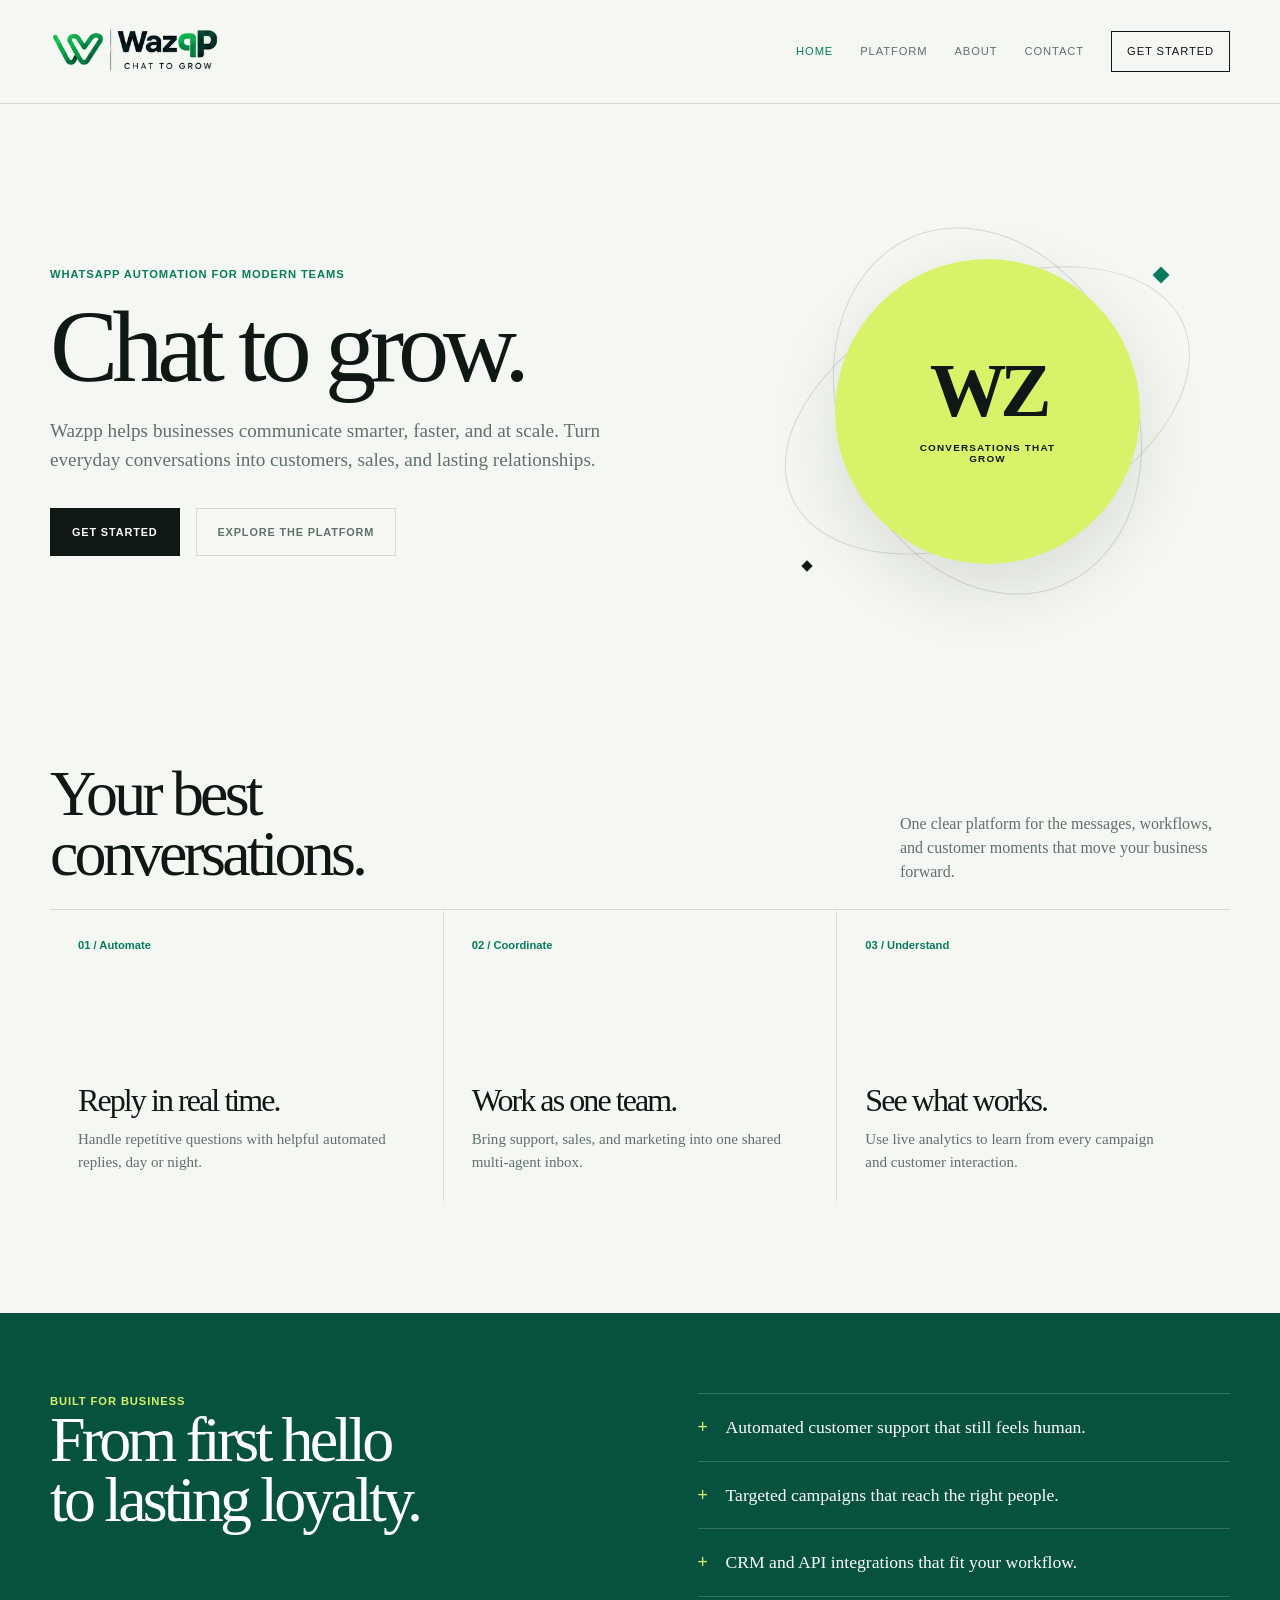
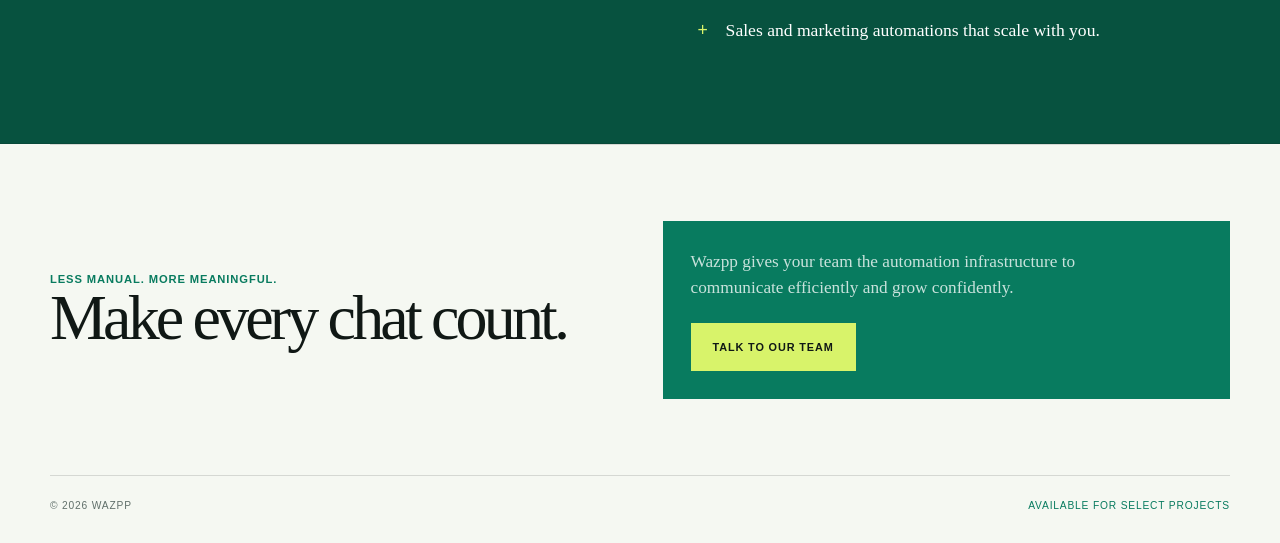
==== index.html @ beebfb20 "Update website with horizontal Wazpp logo" ====
<!doctype html>
<html lang="en">
<head>
  <meta charset="utf-8">
  <meta name="viewport" content="width=device-width, initial-scale=1">
  <meta name="description" content="Wazpp turns WhatsApp into a powerful customer engagement and sales platform.">
  <title>Wazpp | Chat to Grow</title>
  <link rel="icon" type="image/png" href="web-logo.png">
  <link rel="stylesheet" href="styles.css">
</head>
<body>
  <header class="site-header">
    <div class="shell nav-wrap">
      <a class="logo" href="index.html" aria-label="Wazpp home"><img src="web-logo.png" alt="Wazpp - Chat to Grow"></a>
      <button class="menu-toggle" aria-expanded="false" aria-controls="site-nav">Menu</button>
      <nav class="site-nav" id="site-nav" aria-label="Main navigation">
        <a class="active" href="index.html">Home</a>
        <a href="features.html">Platform</a>
        <a href="about.html">About</a>
        <a href="contact.html">Contact</a>
        <a class="nav-button" href="contact.html">Get started</a>
      </nav>
    </div>
  </header>

  <main>
    <section class="shell hero" aria-labelledby="hero-title">
      <div>
        <div class="eyebrow">WhatsApp automation for modern teams</div>
        <h1 id="hero-title">Chat to grow.</h1>
        <p class="intro">Wazpp helps businesses communicate smarter, faster, and at scale. Turn everyday conversations into customers, sales, and lasting relationships.</p>
        <div class="actions">
          <a class="button primary" href="contact.html">Get started</a>
          <a class="button secondary" href="features.html">Explore the platform</a>
        </div>
      </div>
      <div class="orbital" aria-label="Wazpp turns chats into growth">
        <span class="spark one"></span>
        <span class="spark two"></span>
        <div class="core"><div><strong>WZ</strong><small>Conversations that grow</small></div></div>
      </div>
    </section>

    <section class="section shell" aria-labelledby="platform-title">
      <div class="section-head">
        <h2 id="platform-title">Your best<br>conversations.</h2>
        <p>One clear platform for the messages, workflows, and customer moments that move your business forward.</p>
      </div>
      <div class="grid three">
        <article class="feature"><div class="number">01 / Automate</div><div><h3>Reply in real time.</h3><p>Handle repetitive questions with helpful automated replies, day or night.</p></div></article>
        <article class="feature"><div class="number">02 / Coordinate</div><div><h3>Work as one team.</h3><p>Bring support, sales, and marketing into one shared multi-agent inbox.</p></div></article>
        <article class="feature"><div class="number">03 / Understand</div><div><h3>See what works.</h3><p>Use live analytics to learn from every campaign and customer interaction.</p></div></article>
      </div>
    </section>

    <section class="band green">
      <div class="shell split">
        <div><div class="eyebrow">Built for business</div><h2>From first hello<br>to lasting loyalty.</h2></div>
        <ul class="check-list">
          <li>Automated customer support that still feels human.</li>
          <li>Targeted campaigns that reach the right people.</li>
          <li>CRM and API integrations that fit your workflow.</li>
          <li>Sales and marketing automations that scale with you.</li>
        </ul>
      </div>
    </section>

    <section class="shell cta">
      <div><div class="eyebrow">Less manual. More meaningful.</div><h2>Make every chat count.</h2></div>
      <div class="cta-box"><p>Wazpp gives your team the automation infrastructure to communicate efficiently and grow confidently.</p><a class="button" href="contact.html">Talk to our team</a></div>
    </section>
  </main>

  <footer class="shell site-footer"><span>© 2026 Wazpp</span><span class="status" id="status">Available for select projects</span></footer>
  <script src="script.js"></script>
</body>
</html>
---- styles.css ----
:root {
  --ink: #101815;
  --muted: #61706b;
  --paper: #f5f8f2;
  --white: #ffffff;
  --lime: #d8f36a;
  --green: #087b5f;
  --deep-green: #07523f;
  --line: rgba(16, 24, 21, 0.14);
  --shadow: 0 24px 70px rgba(16, 24, 21, 0.12);
}

* { box-sizing: border-box; }
html { scroll-behavior: smooth; }
body { margin: 0; color: var(--ink); background: var(--paper); font-family: Georgia, "Times New Roman", serif; line-height: 1.5; }
a { color: inherit; text-decoration: none; }
button, input, textarea { font: inherit; }
.shell { width: min(1180px, calc(100% - 48px)); margin: 0 auto; }
.eyebrow, nav, .button, .label, footer, .menu-toggle { font-family: "Trebuchet MS", Arial, sans-serif; letter-spacing: 0.08em; text-transform: uppercase; }

.site-header { padding: 26px 0; border-bottom: 1px solid var(--line); }
.nav-wrap { display: flex; align-items: center; justify-content: space-between; gap: 24px; }
.logo { display: inline-flex; align-items: center; width: 172px; }
.logo img { display: block; width: 100%; height: auto; mix-blend-mode: multiply; }
.site-nav { display: flex; align-items: center; gap: 27px; font-size: 0.7rem; }
.site-nav a { color: var(--muted); transition: color 180ms ease; }
.site-nav a:hover, .site-nav a:focus-visible, .site-nav a.active { color: var(--green); }
.site-nav .nav-button { padding: 11px 15px; border: 1px solid var(--ink); color: var(--ink); }
.menu-toggle { display: none; border: 0; background: transparent; color: var(--ink); font-size: 0.7rem; cursor: pointer; }

.hero { display: grid; grid-template-columns: 1.1fr 0.9fr; gap: clamp(48px, 8vw, 110px); align-items: center; padding: 92px 0 110px; }
.eyebrow { color: var(--green); font-size: 0.7rem; font-weight: 700; }
h1, h2, h3 { font-weight: 500; letter-spacing: -0.06em; }
h1 { max-width: 760px; margin: 18px 0 24px; font-size: clamp(3.5rem, 8vw, 7.3rem); line-height: 0.9; }
h2 { margin: 0; font-size: clamp(2.4rem, 5vw, 4.8rem); line-height: 0.94; }
h3 { margin: 0; font-size: 2rem; line-height: 1; }
.intro { max-width: 560px; margin: 0 0 34px; color: var(--muted); font-size: 1.2rem; }
.actions { display: flex; flex-wrap: wrap; align-items: center; gap: 16px; }
.button { display: inline-flex; align-items: center; justify-content: center; min-height: 48px; padding: 0 21px; border: 1px solid var(--ink); font-size: 0.68rem; font-weight: 700; transition: transform 180ms ease, background 180ms ease, color 180ms ease; }
.button:hover, .button:focus-visible { transform: translateY(-3px); }
.button.primary { background: var(--ink); color: var(--white); }
.button.secondary { border-color: var(--line); color: var(--muted); }

.orbital { position: relative; min-height: 430px; display: grid; place-items: center; }
.orbital::before, .orbital::after { content: ""; position: absolute; border: 1px solid var(--line); border-radius: 50%; transform: rotate(-24deg); }
.orbital::before { width: 88%; height: 58%; }
.orbital::after { width: 60%; height: 88%; }
.core { position: relative; z-index: 1; width: min(305px, 72vw); aspect-ratio: 1; display: grid; place-items: center; border-radius: 50%; background: var(--lime); box-shadow: var(--shadow); text-align: center; }
.core strong { display: block; font-size: clamp(3.2rem, 6vw, 5rem); line-height: 0.85; letter-spacing: -0.08em; }
.core small { display: block; max-width: 140px; margin-top: 18px; font: 700 0.62rem "Trebuchet MS", Arial, sans-serif; letter-spacing: 0.12em; text-transform: uppercase; }
.spark { position: absolute; width: 12px; height: 12px; background: var(--green); transform: rotate(45deg); }
.spark.one { top: 17%; right: 13%; }
.spark.two { bottom: 13%; left: 12%; width: 8px; height: 8px; background: var(--ink); }

.section { padding: 28px 0 112px; }
.section-head { display: flex; align-items: end; justify-content: space-between; gap: 28px; padding-bottom: 25px; border-bottom: 1px solid var(--line); }
.section-head p { max-width: 330px; margin: 0; color: var(--muted); }
.grid { display: grid; gap: 1px; margin-top: 1px; background: var(--line); }
.grid.three { grid-template-columns: repeat(3, 1fr); }
.grid.two { grid-template-columns: repeat(2, 1fr); }
.feature { min-height: 290px; display: flex; flex-direction: column; justify-content: space-between; padding: 28px; background: var(--paper); transition: background 180ms ease; }
.feature:hover { background: var(--white); }
.feature .number { color: var(--green); font: 700 0.7rem "Trebuchet MS", Arial, sans-serif; }
.feature h3 { margin-top: 58px; }
.feature p { max-width: 310px; margin: 12px 0 0; color: var(--muted); font-size: 0.94rem; }

.page-hero { padding: 90px 0 78px; border-bottom: 1px solid var(--line); }
.page-hero h1 { max-width: 850px; margin-bottom: 22px; }
.page-hero .intro { max-width: 720px; }
.band { padding: 80px 0; border-bottom: 1px solid var(--line); }
.band.green { background: var(--deep-green); color: var(--white); }
.band.green .eyebrow { color: var(--lime); }
.band.green p, .band.green .muted { color: rgba(255,255,255,0.76); }
.split { display: grid; grid-template-columns: 1fr 1fr; gap: clamp(40px, 9vw, 130px); align-items: start; }
.split > p { max-width: 480px; margin: 0; color: var(--muted); font-size: 1.1rem; }
.check-list { display: grid; gap: 0; margin: 0; padding: 0; list-style: none; }
.check-list li { padding: 20px 0; border-top: 1px solid var(--line); font-size: 1.1rem; }
.check-list li::before { content: "+"; display: inline-block; width: 28px; color: var(--green); font-family: "Trebuchet MS", Arial, sans-serif; }
.green .check-list li { border-color: rgba(255,255,255,0.18); }
.green .check-list li::before { color: var(--lime); }

.steps { counter-reset: step; }
.step { display: grid; grid-template-columns: 70px 1fr; gap: 22px; padding: 26px 0; border-top: 1px solid var(--line); }
.step::before { counter-increment: step; content: "0" counter(step); color: var(--green); font: 700 0.72rem "Trebuchet MS", Arial, sans-serif; }
.step h3 { font-size: 1.8rem; }
.step p { max-width: 560px; margin: 10px 0 0; color: var(--muted); }

.contact-layout { display: grid; grid-template-columns: 0.85fr 1.15fr; gap: 70px; align-items: start; }
.contact-layout > div > p { max-width: 370px; color: var(--muted); font-size: 1.08rem; }
.contact-form { padding: 30px; background: var(--white); box-shadow: var(--shadow); }
.field { display: grid; gap: 8px; margin-bottom: 20px; }
.field label { font: 700 0.68rem "Trebuchet MS", Arial, sans-serif; letter-spacing: 0.08em; text-transform: uppercase; }
.field input, .field textarea { width: 100%; border: 1px solid var(--line); padding: 13px 14px; color: var(--ink); background: var(--paper); outline: 0; }
.field textarea { min-height: 130px; resize: vertical; }
.field input:focus, .field textarea:focus { border-color: var(--green); box-shadow: 0 0 0 3px rgba(8,123,95,0.12); }
.form-note { min-height: 24px; margin: 14px 0 0; color: var(--green); font-size: 0.9rem; }

.cta { display: grid; grid-template-columns: 1fr 1fr; gap: 45px; align-items: center; padding: 76px 0; border-top: 1px solid var(--line); }
.cta p { max-width: 430px; margin: 0; color: var(--muted); font-size: 1.08rem; }
.cta-box { padding: 28px; background: var(--green); color: var(--white); }
.cta-box p { margin: 0 0 22px; color: rgba(255,255,255,0.78); }
.cta-box .button { border-color: var(--lime); background: var(--lime); color: var(--ink); }
.site-footer { display: flex; justify-content: space-between; gap: 20px; padding: 22px 0 30px; border-top: 1px solid var(--line); color: var(--muted); font-size: 0.64rem; }
.status { color: var(--green); }

@media (max-width: 760px) {
  .shell { width: min(100% - 32px, 560px); }
  .site-header { padding: 21px 0; }
  .menu-toggle { display: block; }
  .site-nav { position: absolute; z-index: 4; top: 72px; right: 16px; left: 16px; display: none; padding: 18px; background: var(--white); box-shadow: var(--shadow); }
  .site-nav.open { display: grid; gap: 18px; }
  .site-nav .nav-button { text-align: center; }
  .hero { grid-template-columns: 1fr; padding: 70px 0 78px; }
  h1 { font-size: clamp(3.55rem, 18vw, 6rem); }
  .orbital { min-height: 330px; }
  .grid.three, .grid.two, .split, .contact-layout, .cta { grid-template-columns: 1fr; }
  .section-head { display: block; }
  .section-head p { margin-top: 18px; }
  .page-hero { padding: 68px 0 60px; }
  .band { padding: 60px 0; }
  .contact-form { padding: 22px; }
  .site-footer { display: block; }
  .site-footer span { display: block; margin-top: 8px; }
}
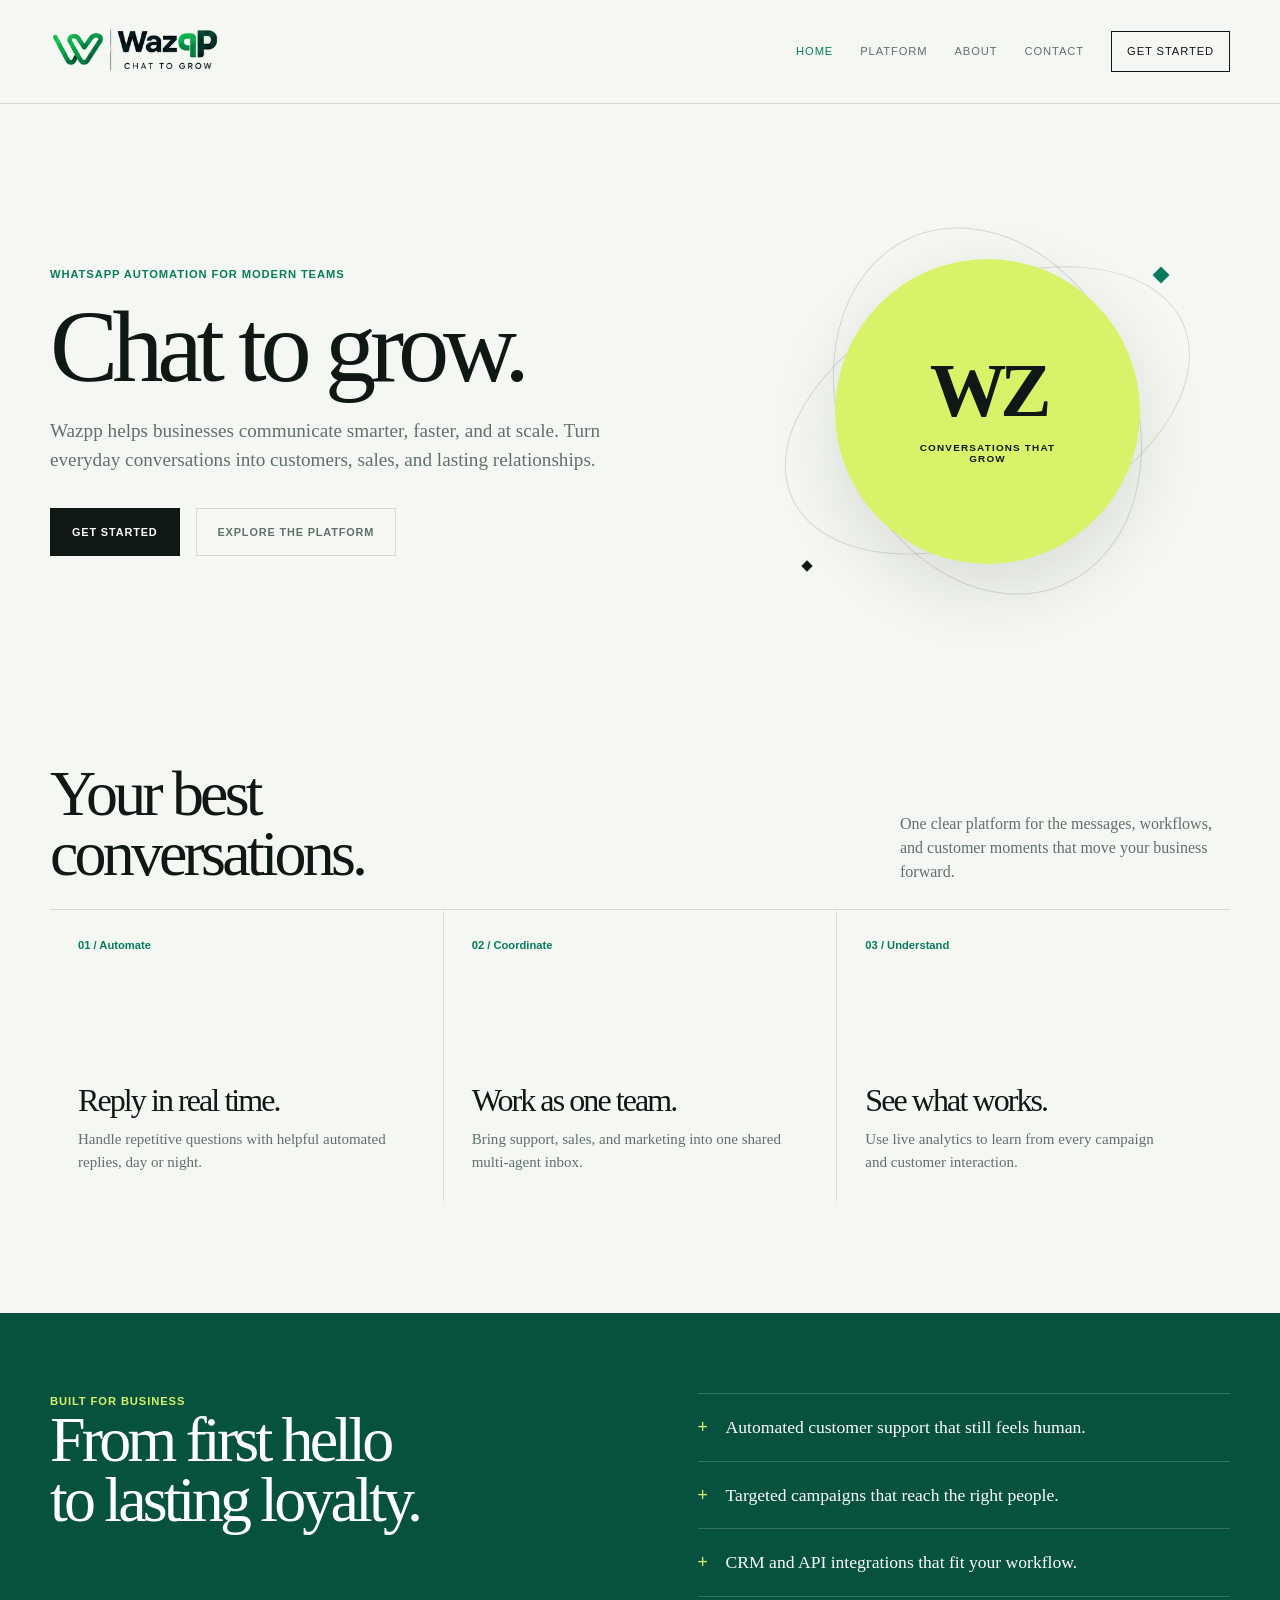
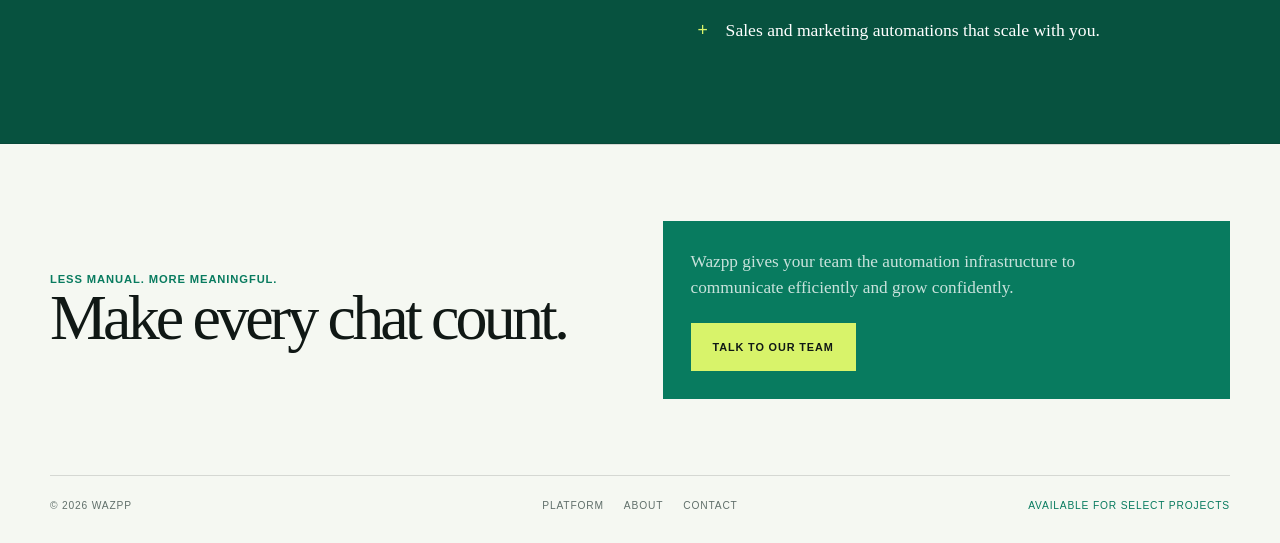
==== commit b9d6cf14: "Unify site header and footer navigation" ====
--- a/index.html
+++ b/index.html
@@ -9,19 +9,7 @@
   <link rel="stylesheet" href="styles.css">
 </head>
 <body>
-  <header class="site-header">
-    <div class="shell nav-wrap">
-      <a class="logo" href="index.html" aria-label="Wazpp home"><img src="web-logo.png" alt="Wazpp - Chat to Grow"></a>
-      <button class="menu-toggle" aria-expanded="false" aria-controls="site-nav">Menu</button>
-      <nav class="site-nav" id="site-nav" aria-label="Main navigation">
-        <a class="active" href="index.html">Home</a>
-        <a href="features.html">Platform</a>
-        <a href="about.html">About</a>
-        <a href="contact.html">Contact</a>
-        <a class="nav-button" href="contact.html">Get started</a>
-      </nav>
-    </div>
-  </header>
+  <header class="site-header"><div class="shell nav-wrap"><a class="logo" href="index.html" aria-label="Wazpp home"><img src="web-logo.png" alt="Wazpp - Chat to Grow"></a><button class="menu-toggle" aria-expanded="false" aria-controls="site-nav">Menu</button><nav class="site-nav" id="site-nav" aria-label="Main navigation"><a data-page="index.html" href="index.html">Home</a><a data-page="features.html" href="features.html">Platform</a><a data-page="about.html" href="about.html">About</a><a data-page="contact.html" href="contact.html">Contact</a><a class="nav-button" href="contact.html">Get started</a></nav></div></header>
 
   <main>
     <section class="shell hero" aria-labelledby="hero-title">
@@ -71,7 +59,7 @@
     </section>
   </main>
 
-  <footer class="shell site-footer"><span>© 2026 Wazpp</span><span class="status" id="status">Available for select projects</span></footer>
+  <footer class="shell site-footer"><span>© 2026 Wazpp</span><nav class="footer-links" aria-label="Footer navigation"><a href="features.html">Platform</a><a href="about.html">About</a><a href="contact.html">Contact</a></nav><span class="status" id="status">Available for select projects</span></footer>
   <script src="script.js"></script>
 </body>
 </html>
--- a/styles.css
+++ b/styles.css
@@ -100,7 +100,12 @@
 .cta-box { padding: 28px; background: var(--green); color: var(--white); }
 .cta-box p { margin: 0 0 22px; color: rgba(255,255,255,0.78); }
 .cta-box .button { border-color: var(--lime); background: var(--lime); color: var(--ink); }
-.site-footer { display: flex; justify-content: space-between; gap: 20px; padding: 22px 0 30px; border-top: 1px solid var(--line); color: var(--muted); font-size: 0.64rem; }
+.site-footer { display: grid; grid-template-columns: 1fr auto 1fr; align-items: center; gap: 24px; padding: 22px 0 30px; border-top: 1px solid var(--line); color: var(--muted); font-size: 0.64rem; }
+.footer-links { display: flex; justify-content: center; gap: 20px; }
+.footer-links a { transition: color 180ms ease; }
+.footer-links a:hover, .footer-links a:focus-visible { color: var(--green); }
+.footer-links a, .status { white-space: nowrap; }
+.site-footer .status { justify-self: end; }
 .status { color: var(--green); }
 
 @media (max-width: 760px) {
@@ -120,5 +125,6 @@
   .band { padding: 60px 0; }
   .contact-form { padding: 22px; }
   .site-footer { display: block; }
-  .site-footer span { display: block; margin-top: 8px; }
+  .footer-links { justify-content: flex-start; margin: 12px 0; }
+  .site-footer .status { display: block; }
 }
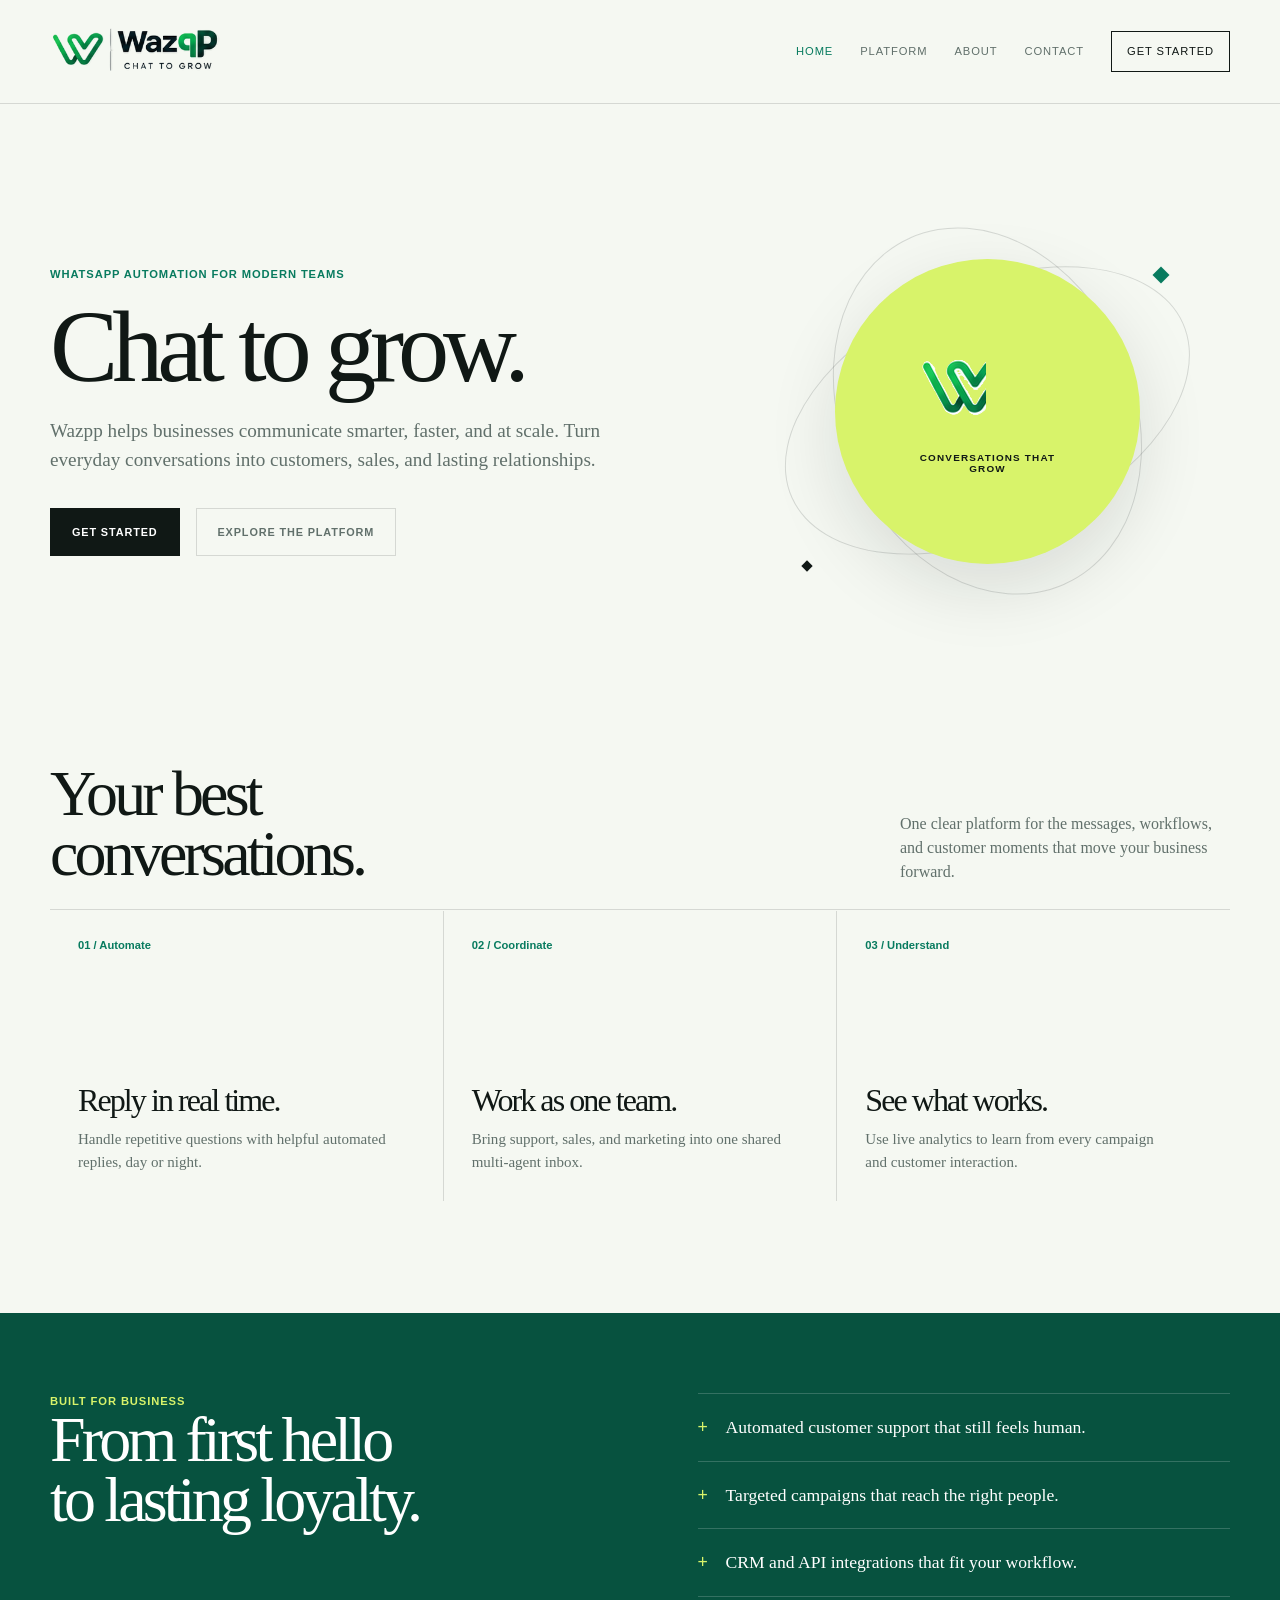
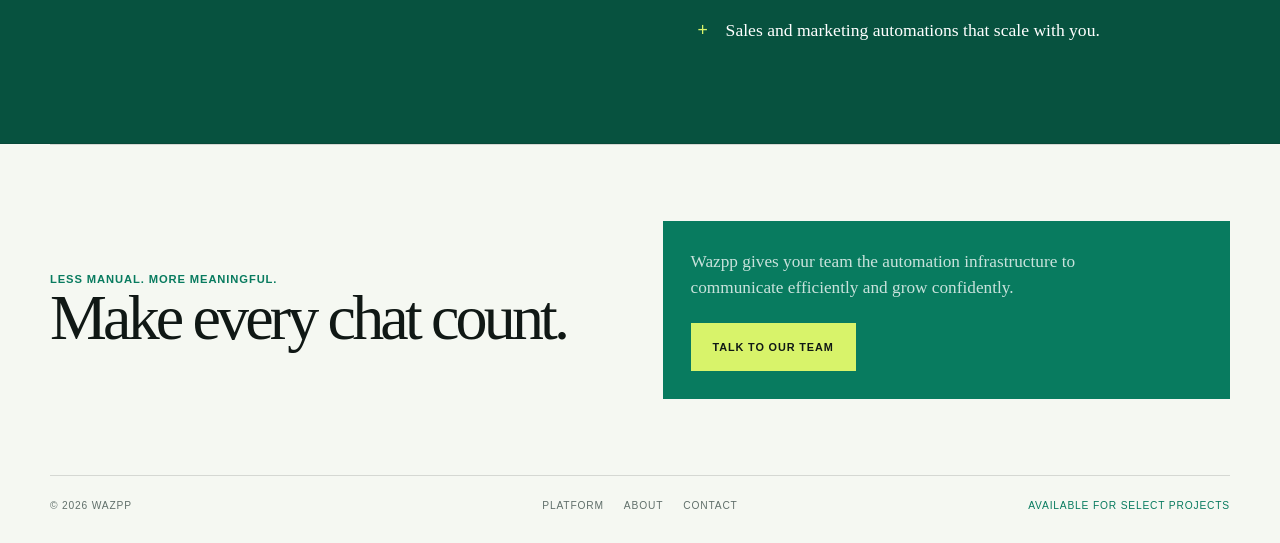
==== commit 01be5f12: "Animate Wazpp logo in home hero" ====
--- a/index.html
+++ b/index.html
@@ -25,7 +25,7 @@
       <div class="orbital" aria-label="Wazpp turns chats into growth">
         <span class="spark one"></span>
         <span class="spark two"></span>
-        <div class="core"><div><strong>WZ</strong><small>Conversations that grow</small></div></div>
+        <div class="core"><div><div class="hero-logo-mark"><img src="web-logo.png" alt=""></div><small>Conversations that grow</small></div></div>
       </div>
     </section>
 
--- a/styles.css
+++ b/styles.css
@@ -45,12 +45,17 @@
 .orbital::before, .orbital::after { content: ""; position: absolute; border: 1px solid var(--line); border-radius: 50%; transform: rotate(-24deg); }
 .orbital::before { width: 88%; height: 58%; }
 .orbital::after { width: 60%; height: 88%; }
-.core { position: relative; z-index: 1; width: min(305px, 72vw); aspect-ratio: 1; display: grid; place-items: center; border-radius: 50%; background: var(--lime); box-shadow: var(--shadow); text-align: center; }
-.core strong { display: block; font-size: clamp(3.2rem, 6vw, 5rem); line-height: 0.85; letter-spacing: -0.08em; }
+.core { position: relative; z-index: 1; width: min(305px, 72vw); aspect-ratio: 1; display: grid; place-items: center; border-radius: 50%; background: var(--lime); box-shadow: var(--shadow); text-align: center; animation: logo-orbit 5s ease-in-out infinite; }
+.hero-logo-mark { position: relative; width: 78px; height: 86px; overflow: hidden; animation: logo-breathe 3.6s ease-in-out infinite; }
+.hero-logo-mark img { position: absolute; top: 0; left: 0; width: 286px; max-width: none; height: 85px; }
+.hero-logo-mark::after { content: ""; position: absolute; top: 0; right: 0; bottom: 0; width: 10px; background: var(--lime); }
 .core small { display: block; max-width: 140px; margin-top: 18px; font: 700 0.62rem "Trebuchet MS", Arial, sans-serif; letter-spacing: 0.12em; text-transform: uppercase; }
 .spark { position: absolute; width: 12px; height: 12px; background: var(--green); transform: rotate(45deg); }
 .spark.one { top: 17%; right: 13%; }
 .spark.two { bottom: 13%; left: 12%; width: 8px; height: 8px; background: var(--ink); }
+@keyframes logo-orbit { 0%, 100% { transform: translateY(0) rotate(-2deg); } 50% { transform: translateY(-12px) rotate(2deg); } }
+@keyframes logo-breathe { 0%, 100% { transform: scale(0.94); filter: drop-shadow(0 7px 0 rgba(8,123,95,0.12)); } 50% { transform: scale(1.06); filter: drop-shadow(0 14px 8px rgba(8,123,95,0.2)); } }
+@media (prefers-reduced-motion: reduce) { .core, .hero-logo-mark { animation: none; } }
 
 .section { padding: 28px 0 112px; }
 .section-head { display: flex; align-items: end; justify-content: space-between; gap: 28px; padding-bottom: 25px; border-bottom: 1px solid var(--line); }
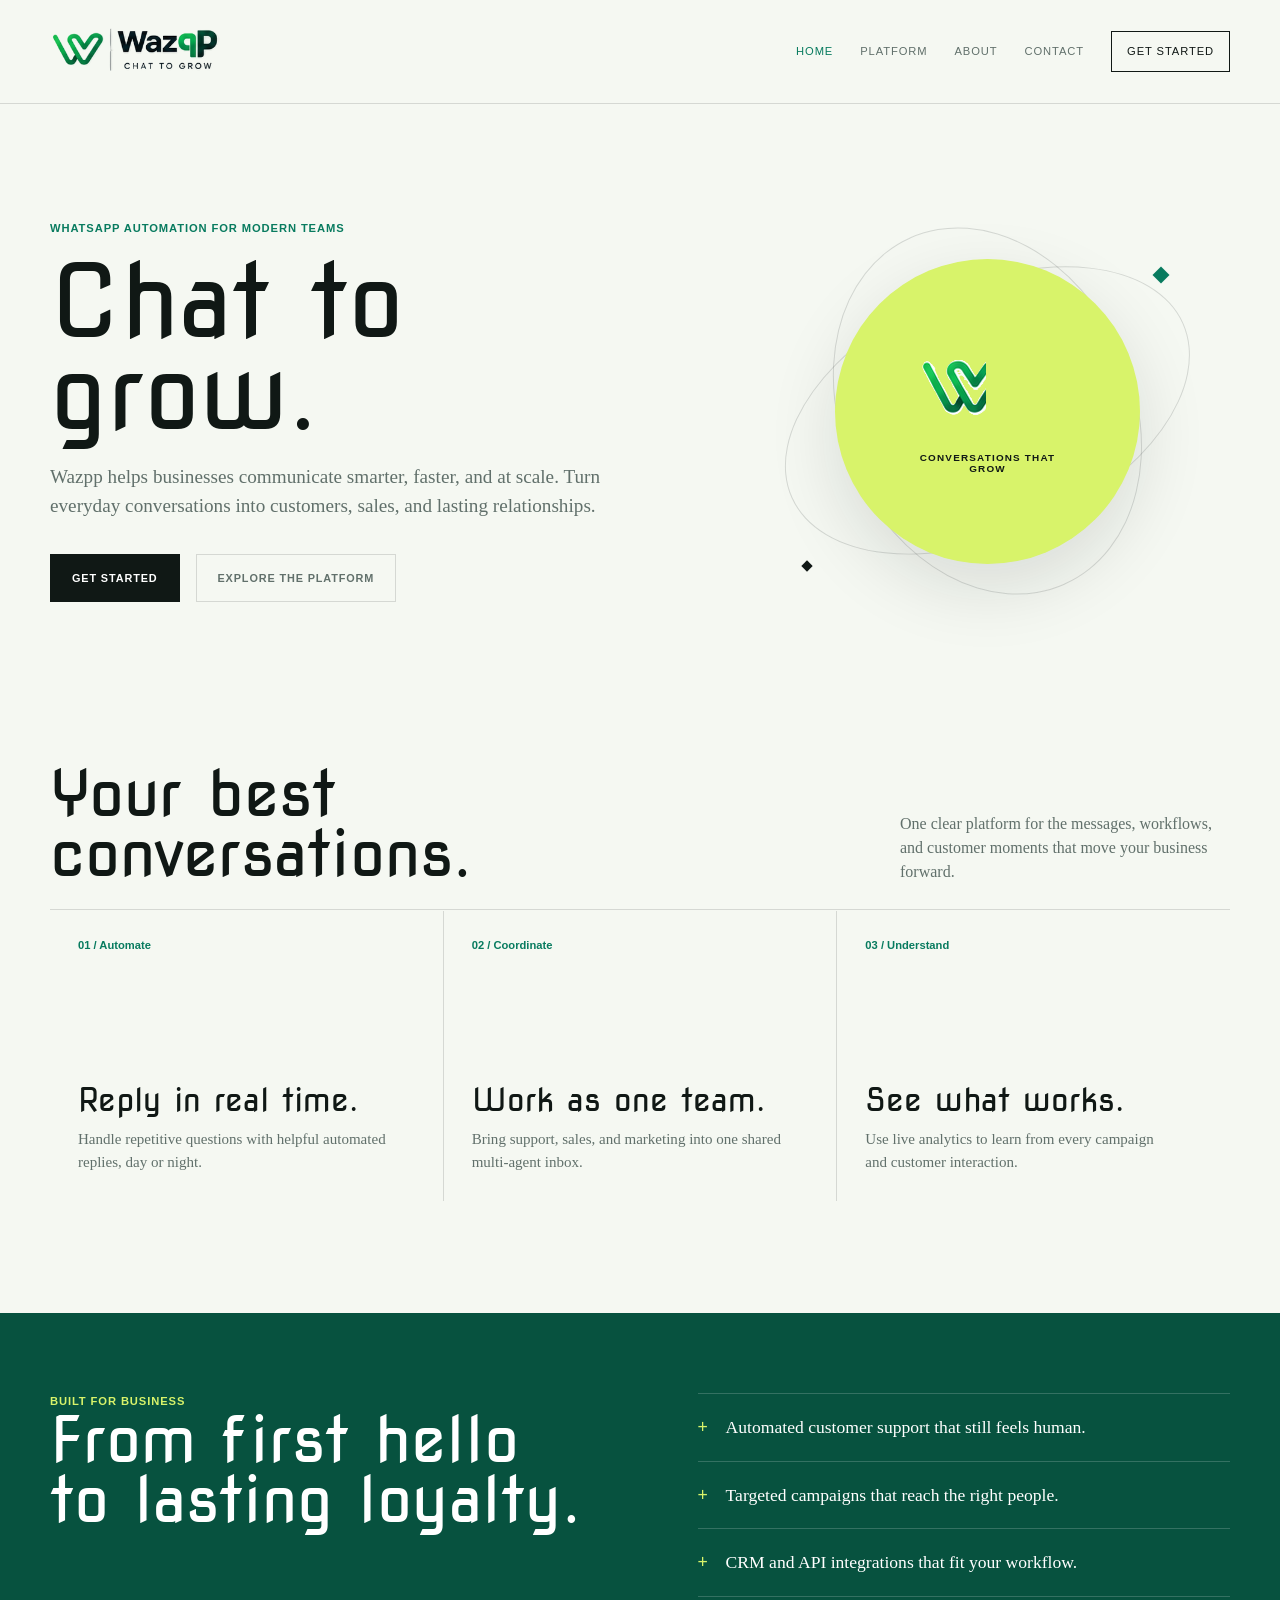
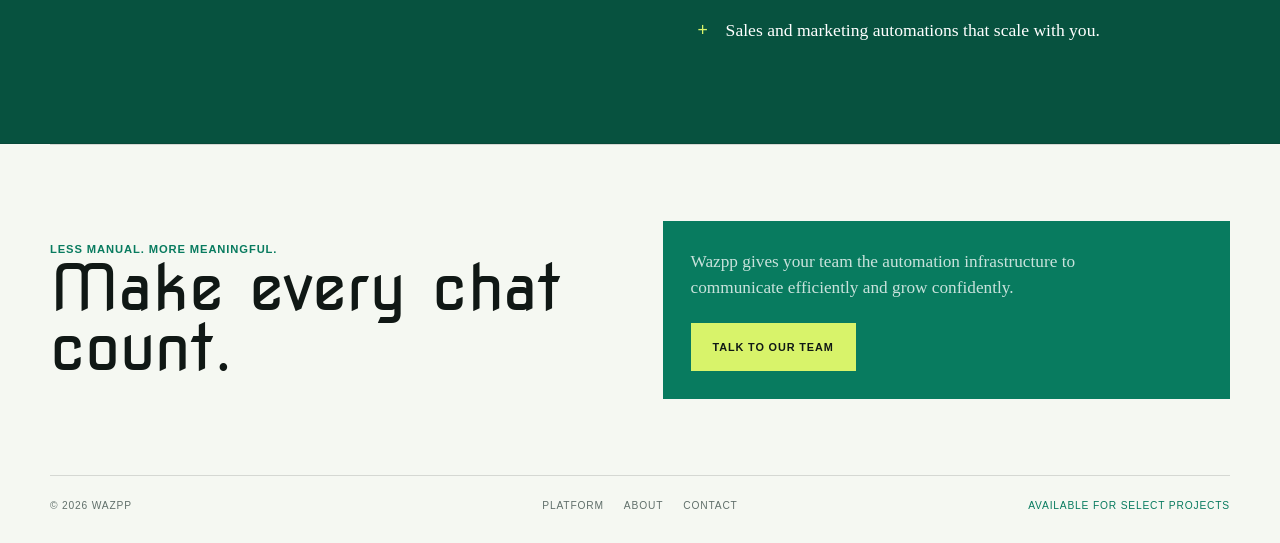
==== commit 88cb3670: "Use Nova Square for display headings" ====
--- a/index.html
+++ b/index.html
@@ -5,6 +5,9 @@
   <meta name="viewport" content="width=device-width, initial-scale=1">
   <meta name="description" content="Wazpp turns WhatsApp into a powerful customer engagement and sales platform.">
   <title>Wazpp | Chat to Grow</title>
+  <link rel="preconnect" href="https://fonts.googleapis.com">
+  <link rel="preconnect" href="https://fonts.gstatic.com" crossorigin>
+  <link href="https://fonts.googleapis.com/css2?family=Nova+Square&display=swap" rel="stylesheet">
   <link rel="icon" type="image/png" href="web-logo.png">
   <link rel="stylesheet" href="styles.css">
 </head>
--- a/styles.css
+++ b/styles.css
@@ -30,7 +30,7 @@
 
 .hero { display: grid; grid-template-columns: 1.1fr 0.9fr; gap: clamp(48px, 8vw, 110px); align-items: center; padding: 92px 0 110px; }
 .eyebrow { color: var(--green); font-size: 0.7rem; font-weight: 700; }
-h1, h2, h3 { font-weight: 500; letter-spacing: -0.06em; }
+h1, h2, h3 { font-family: "Nova Square", sans-serif; font-weight: 400; font-style: normal; letter-spacing: 0; }
 h1 { max-width: 760px; margin: 18px 0 24px; font-size: clamp(3.5rem, 8vw, 7.3rem); line-height: 0.9; }
 h2 { margin: 0; font-size: clamp(2.4rem, 5vw, 4.8rem); line-height: 0.94; }
 h3 { margin: 0; font-size: 2rem; line-height: 1; }
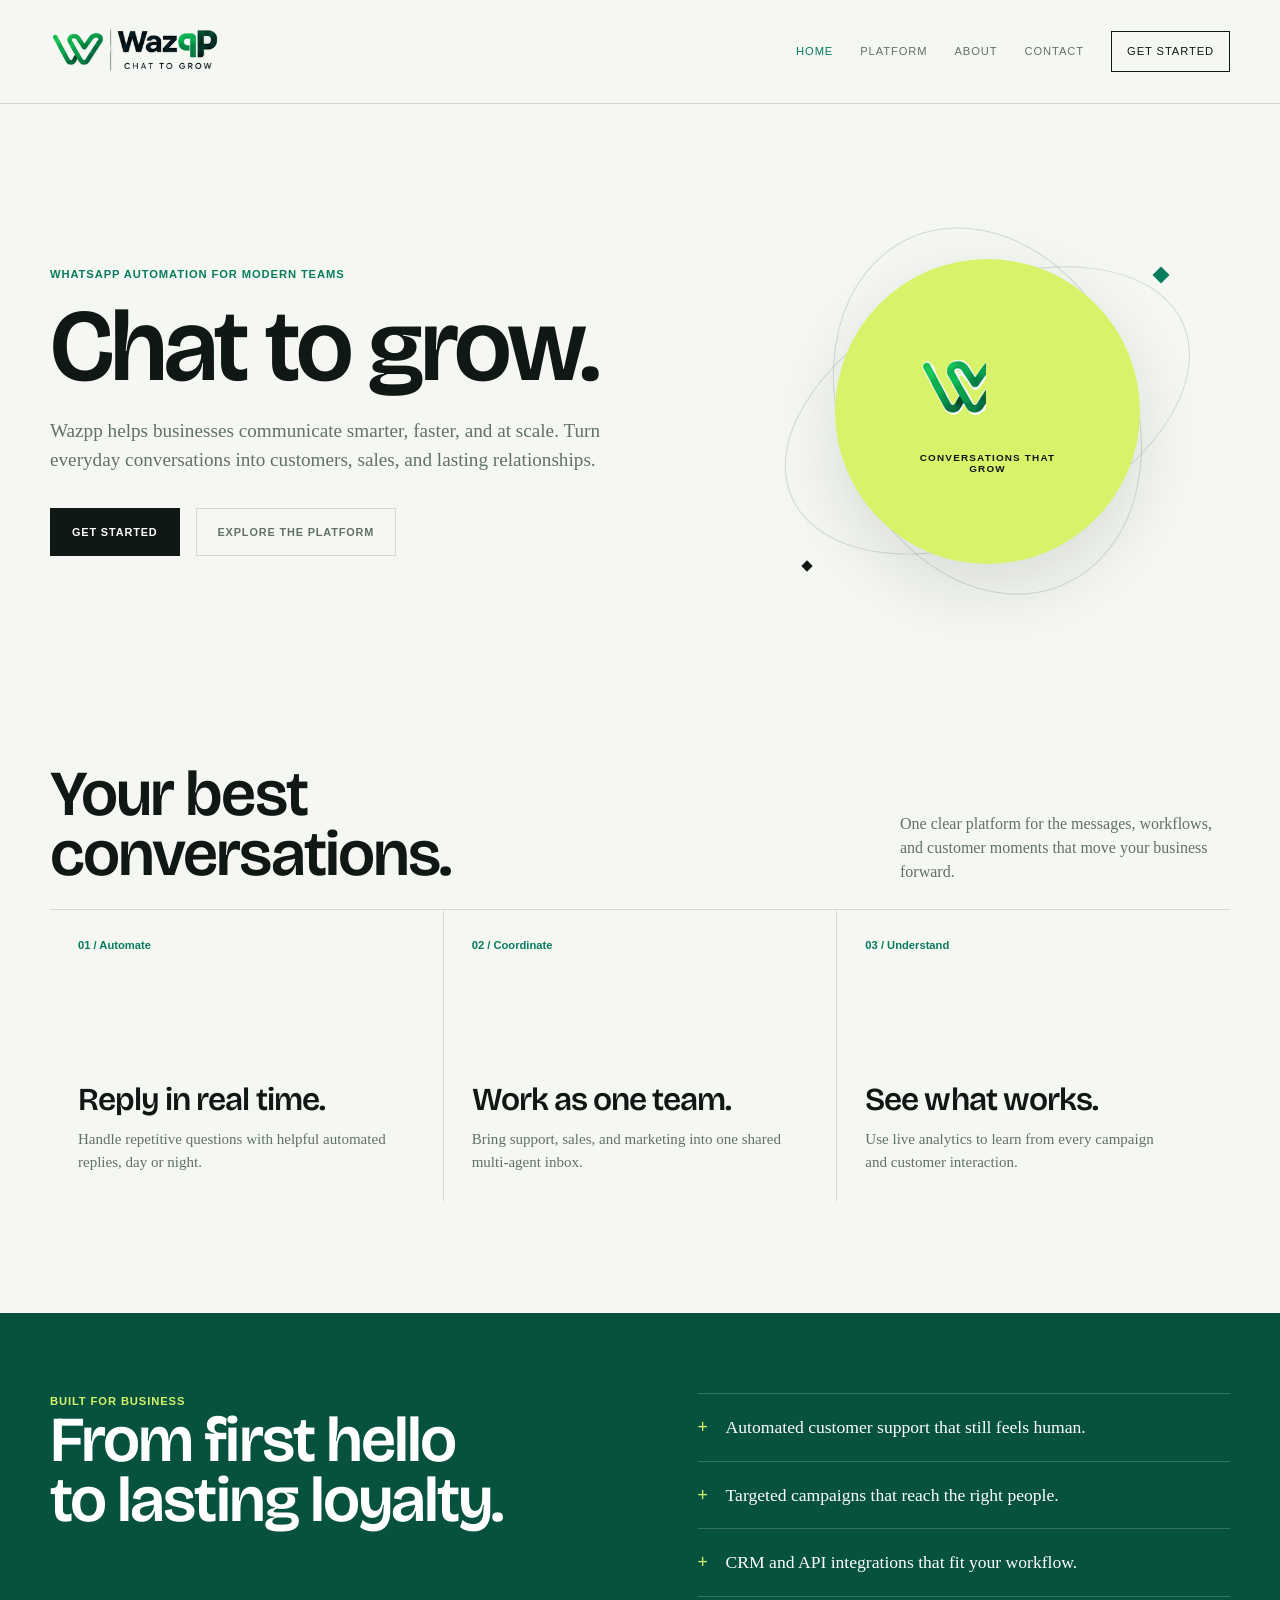
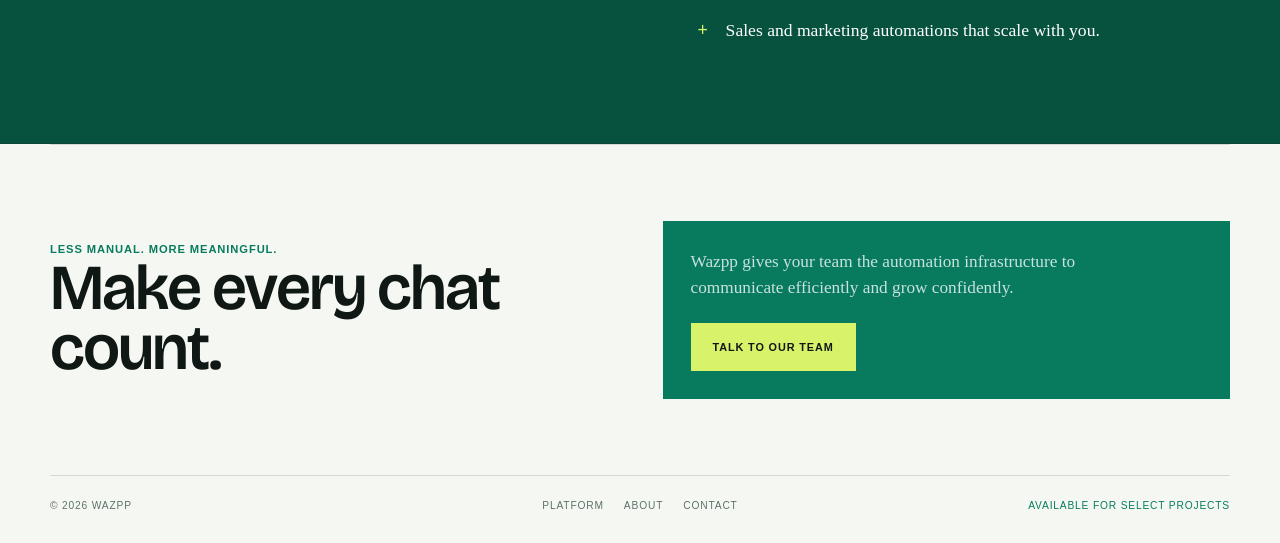
==== commit fed688df: "Replace heading font with Bricolage Grotesque" ====
--- a/index.html
+++ b/index.html
@@ -7,7 +7,7 @@
   <title>Wazpp | Chat to Grow</title>
   <link rel="preconnect" href="https://fonts.googleapis.com">
   <link rel="preconnect" href="https://fonts.gstatic.com" crossorigin>
-  <link href="https://fonts.googleapis.com/css2?family=Nova+Square&display=swap" rel="stylesheet">
+  <link href="https://fonts.googleapis.com/css2?family=Bricolage+Grotesque:opsz,wght@12..96,200..800&display=swap" rel="stylesheet">
   <link rel="icon" type="image/png" href="web-logo.png">
   <link rel="stylesheet" href="styles.css">
 </head>
--- a/styles.css
+++ b/styles.css
@@ -30,7 +30,7 @@
 
 .hero { display: grid; grid-template-columns: 1.1fr 0.9fr; gap: clamp(48px, 8vw, 110px); align-items: center; padding: 92px 0 110px; }
 .eyebrow { color: var(--green); font-size: 0.7rem; font-weight: 700; }
-h1, h2, h3 { font-family: "Nova Square", sans-serif; font-weight: 400; font-style: normal; letter-spacing: 0; }
+h1, h2, h3 { font-family: "Bricolage Grotesque", sans-serif; font-optical-sizing: auto; font-weight: 600; font-style: normal; font-variation-settings: "wdth" 100; letter-spacing: -0.03em; }
 h1 { max-width: 760px; margin: 18px 0 24px; font-size: clamp(3.5rem, 8vw, 7.3rem); line-height: 0.9; }
 h2 { margin: 0; font-size: clamp(2.4rem, 5vw, 4.8rem); line-height: 0.94; }
 h3 { margin: 0; font-size: 2rem; line-height: 1; }
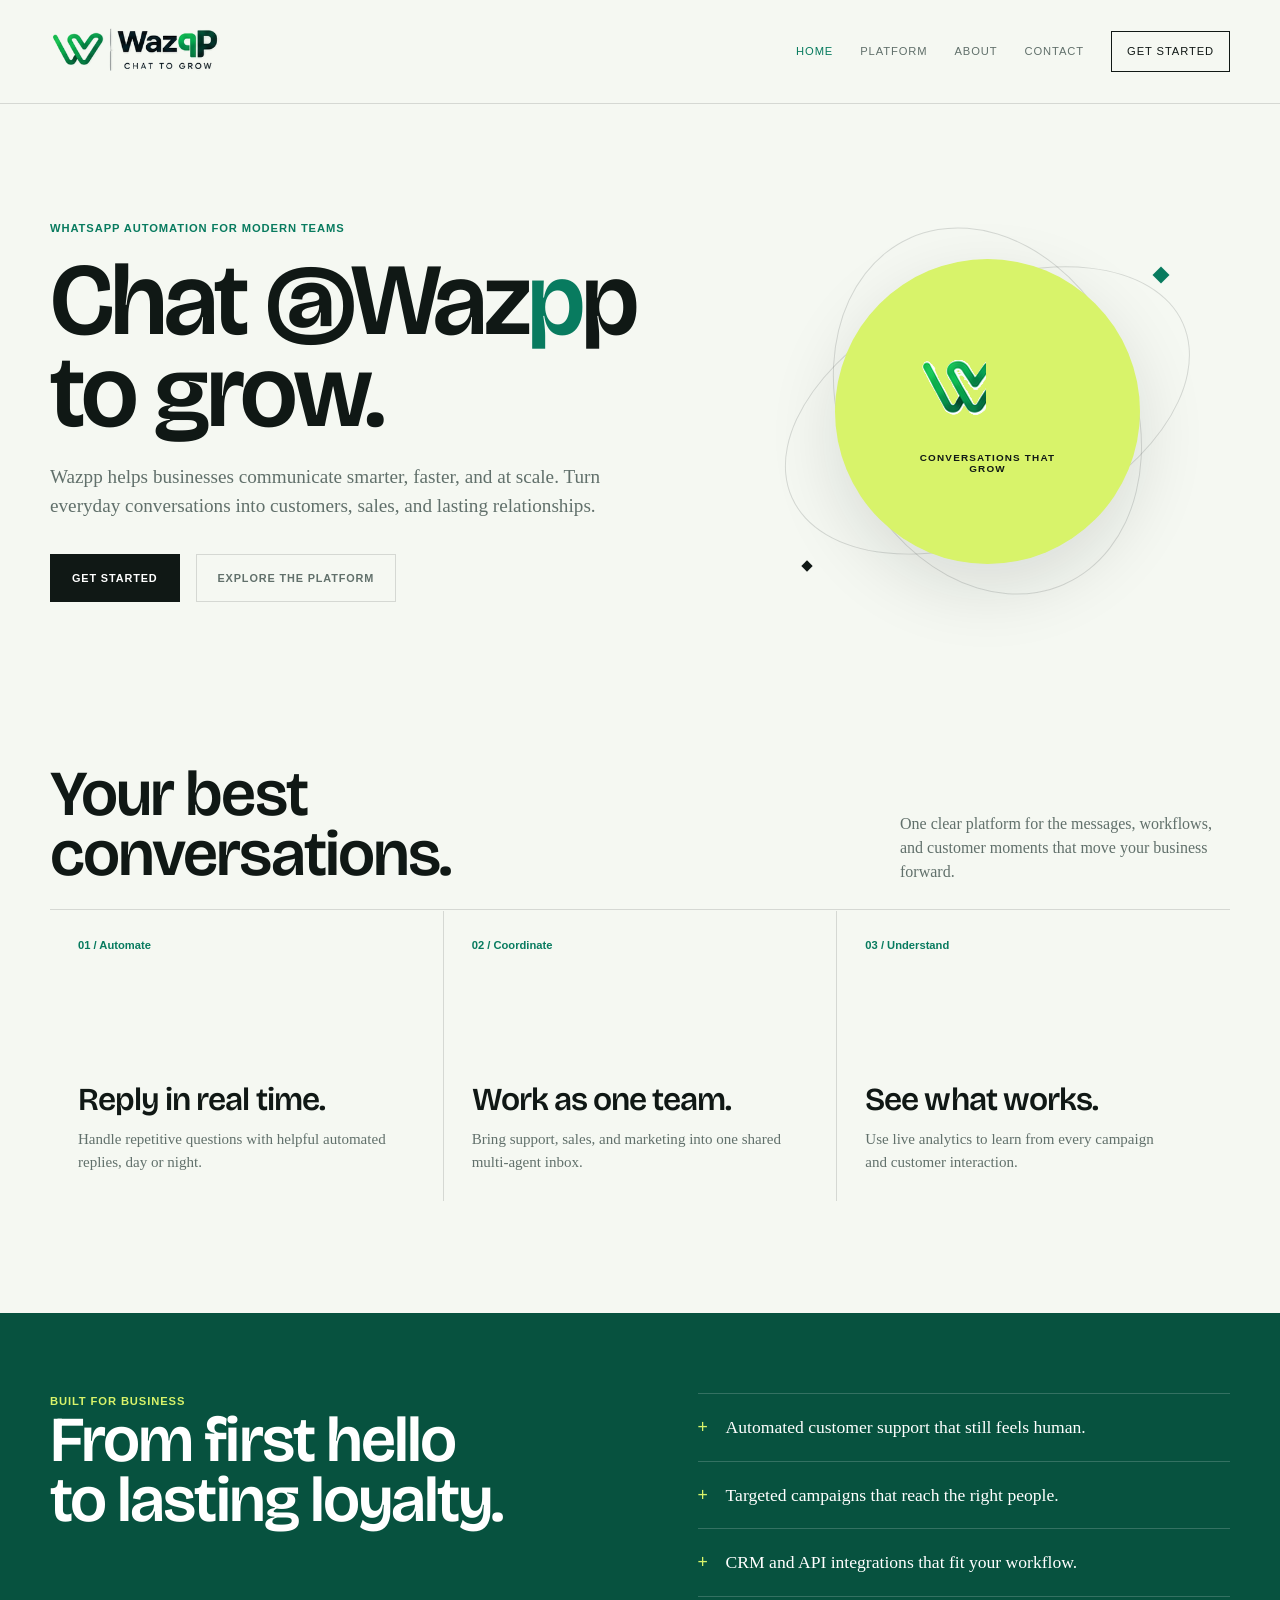
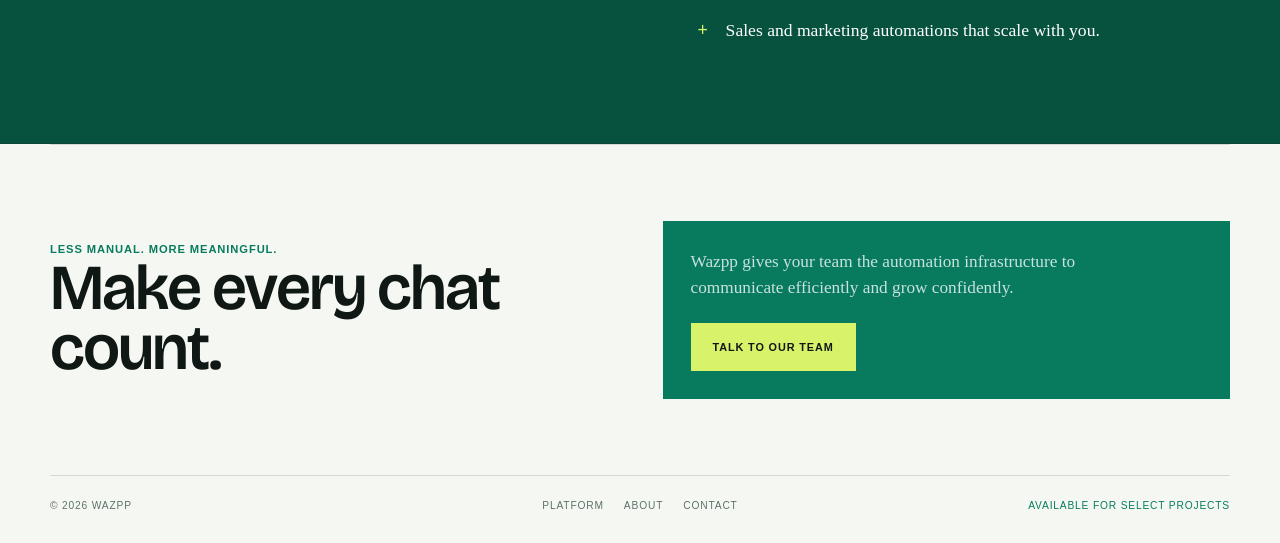
==== commit a33eccd8: "Update hero message for Wazpp" ====
--- a/index.html
+++ b/index.html
@@ -18,7 +18,7 @@
     <section class="shell hero" aria-labelledby="hero-title">
       <div>
         <div class="eyebrow">WhatsApp automation for modern teams</div>
-        <h1 id="hero-title">Chat to grow.</h1>
+        <h1 id="hero-title">Chat @Waz<span class="hero-title-accent">p</span>p to grow.</h1>
         <p class="intro">Wazpp helps businesses communicate smarter, faster, and at scale. Turn everyday conversations into customers, sales, and lasting relationships.</p>
         <div class="actions">
           <a class="button primary" href="contact.html">Get started</a>
--- a/styles.css
+++ b/styles.css
@@ -31,6 +31,7 @@
 .hero { display: grid; grid-template-columns: 1.1fr 0.9fr; gap: clamp(48px, 8vw, 110px); align-items: center; padding: 92px 0 110px; }
 .eyebrow { color: var(--green); font-size: 0.7rem; font-weight: 700; }
 h1, h2, h3 { font-family: "Bricolage Grotesque", sans-serif; font-optical-sizing: auto; font-weight: 600; font-style: normal; font-variation-settings: "wdth" 100; letter-spacing: -0.03em; }
+.hero-title-accent { color: var(--green); }
 h1 { max-width: 760px; margin: 18px 0 24px; font-size: clamp(3.5rem, 8vw, 7.3rem); line-height: 0.9; }
 h2 { margin: 0; font-size: clamp(2.4rem, 5vw, 4.8rem); line-height: 0.94; }
 h3 { margin: 0; font-size: 2rem; line-height: 1; }
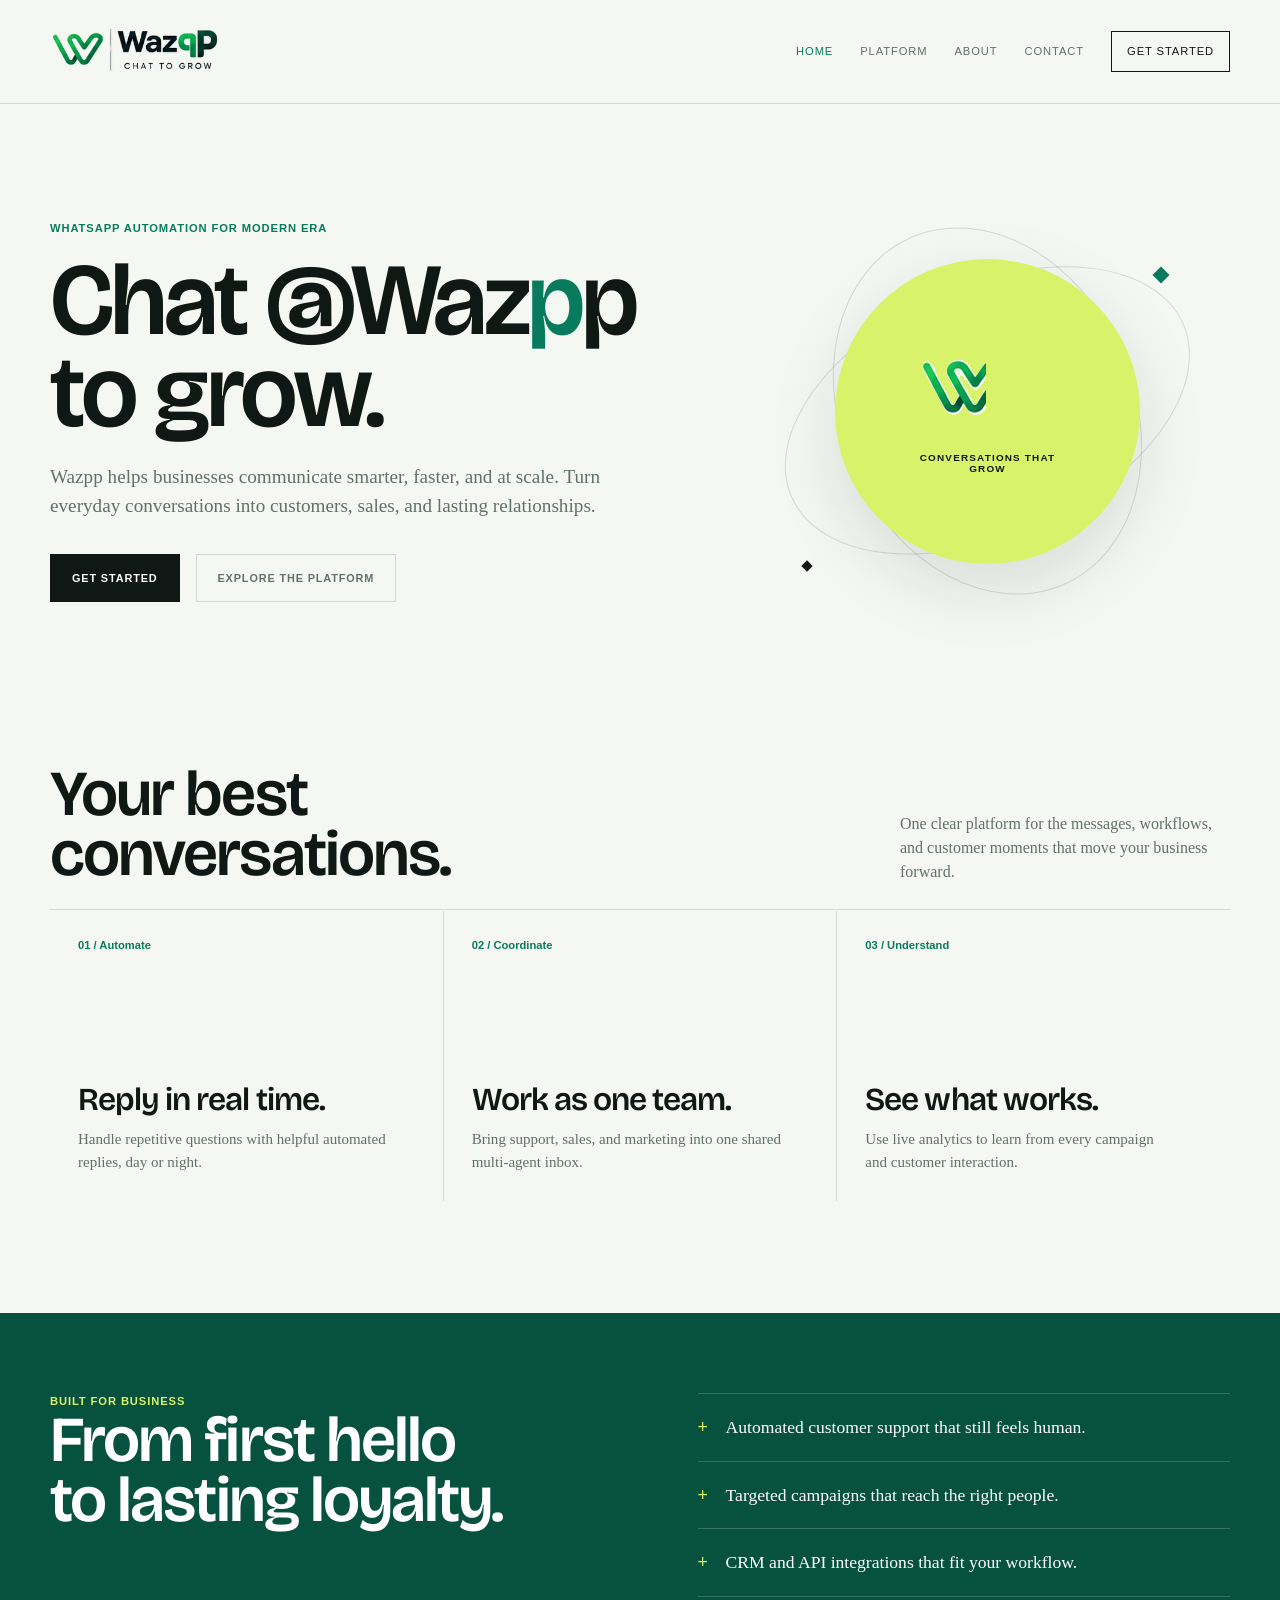
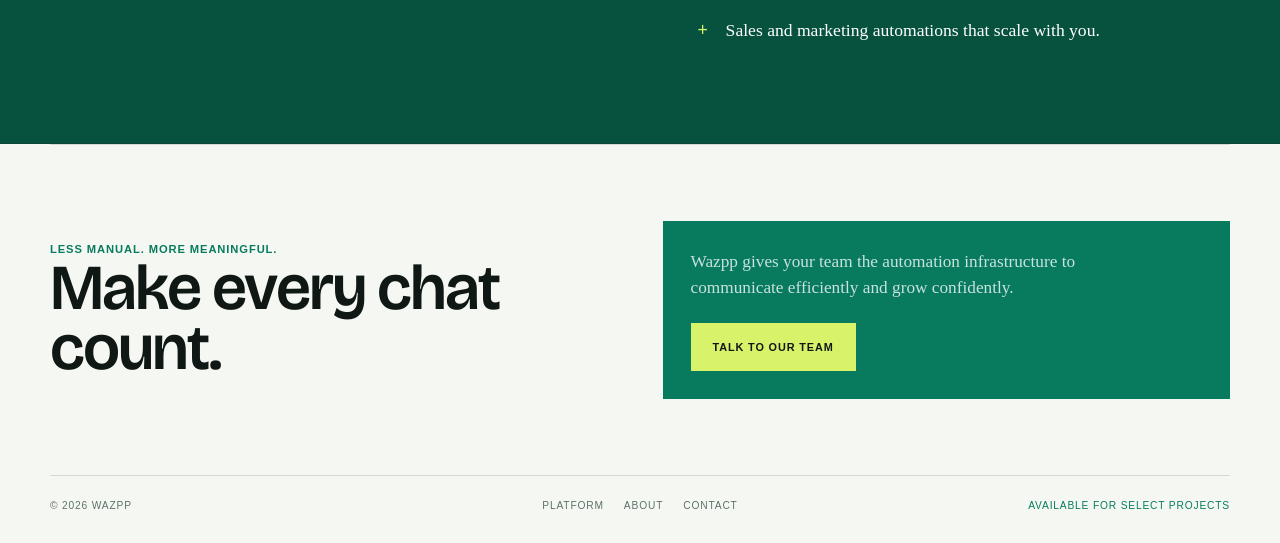
==== commit bad7f911: "Update hero era messaging" ====
--- a/index.html
+++ b/index.html
@@ -17,7 +17,7 @@
   <main>
     <section class="shell hero" aria-labelledby="hero-title">
       <div>
-        <div class="eyebrow">WhatsApp automation for modern teams</div>
+        <div class="eyebrow">WhatsApp automation for modern era</div>
         <h1 id="hero-title">Chat @Waz<span class="hero-title-accent">p</span>p to grow.</h1>
         <p class="intro">Wazpp helps businesses communicate smarter, faster, and at scale. Turn everyday conversations into customers, sales, and lasting relationships.</p>
         <div class="actions">
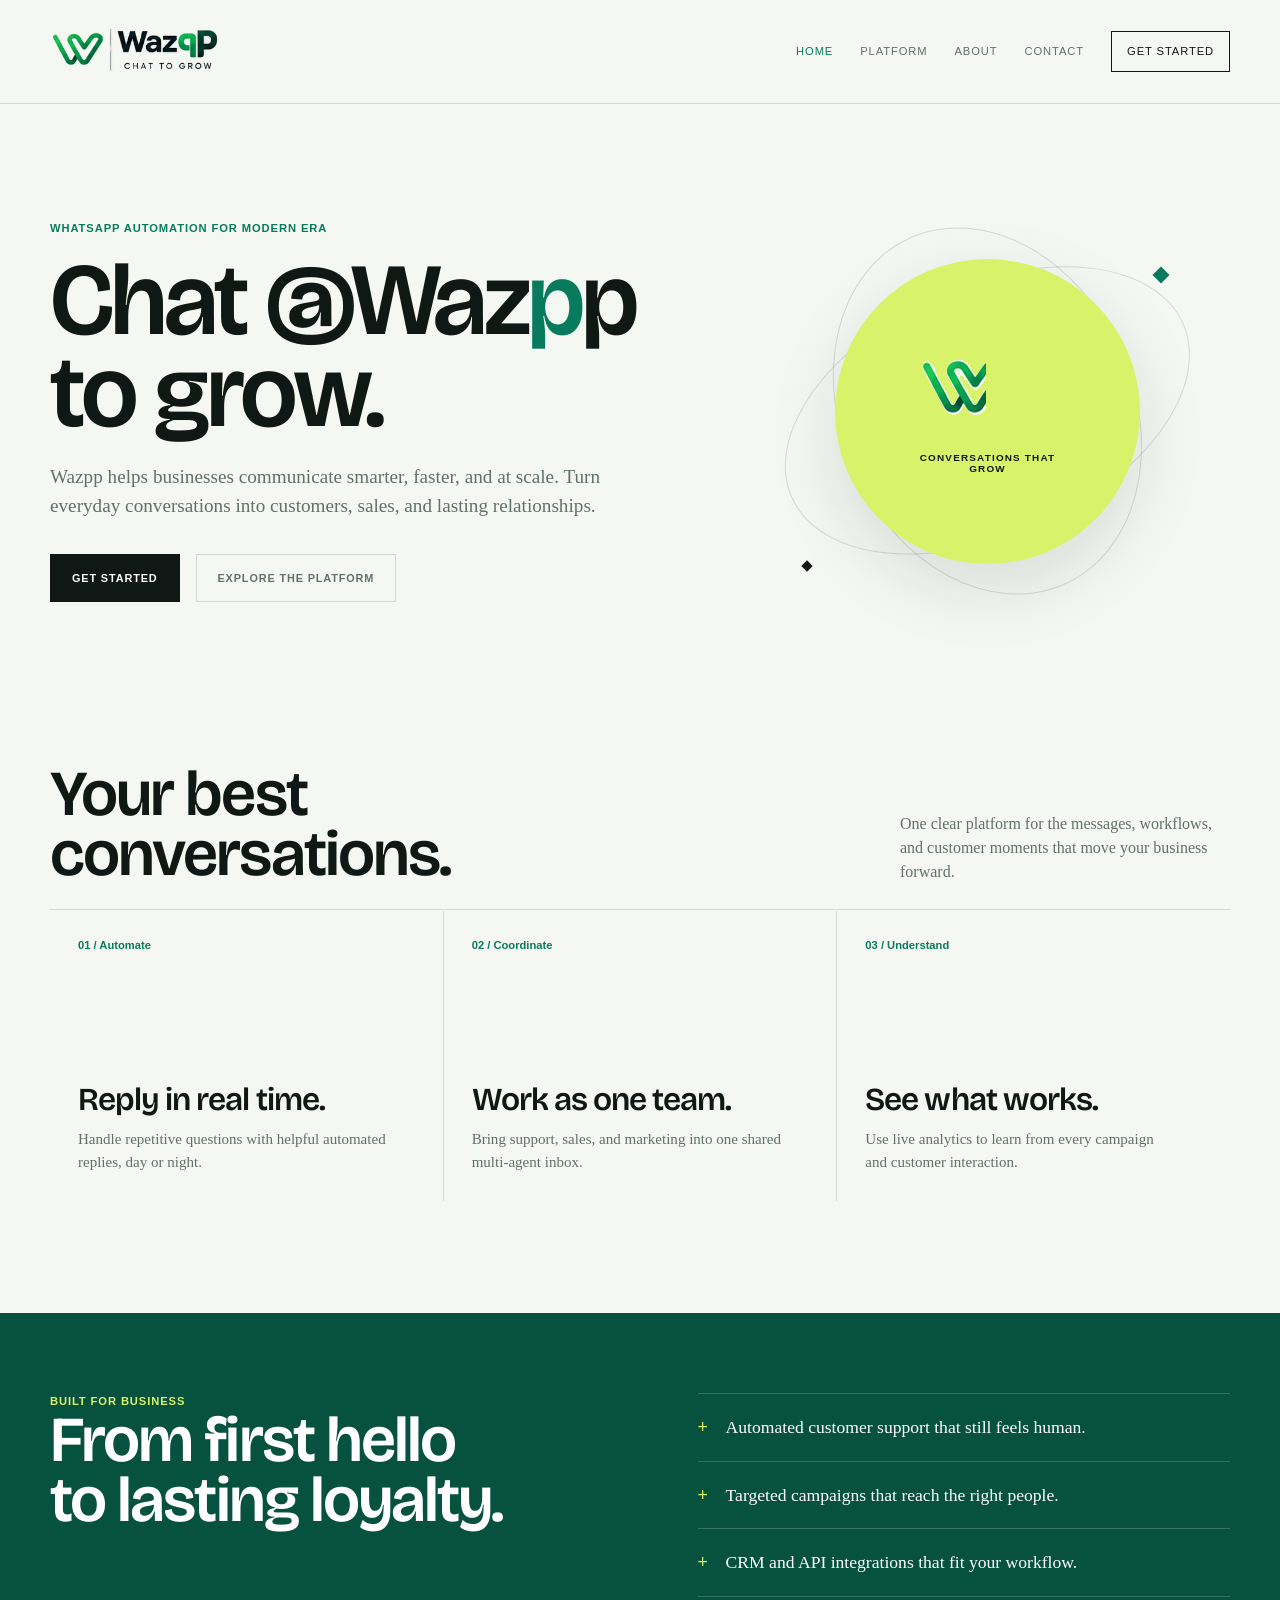
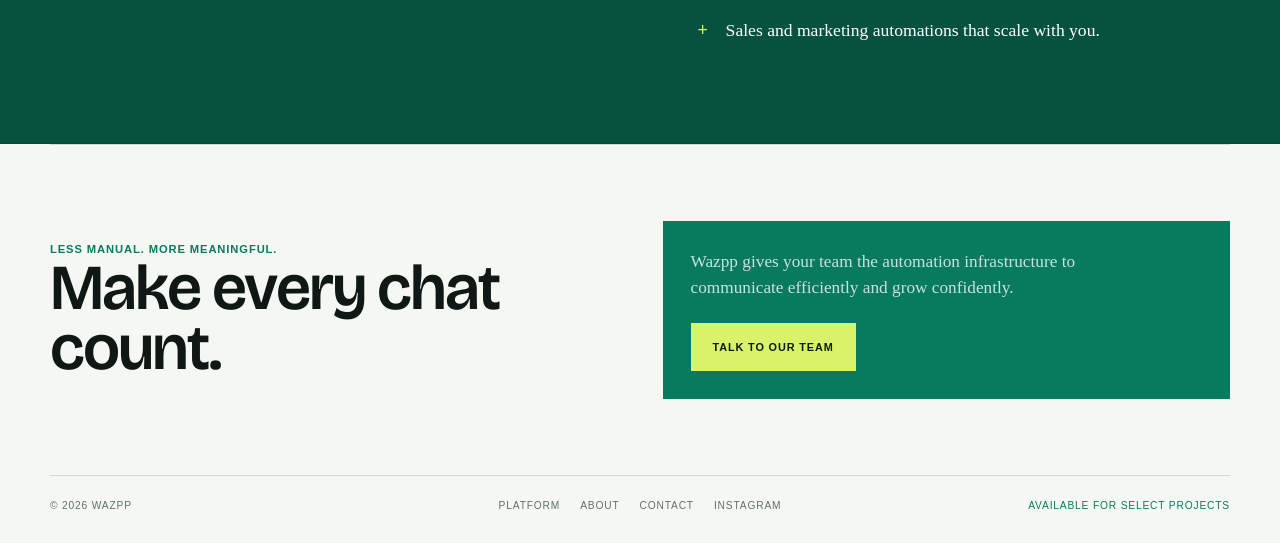
==== commit 16ba21ac: "Add Wazpp Instagram link" ====
--- a/index.html
+++ b/index.html
@@ -62,7 +62,7 @@
     </section>
   </main>
 
-  <footer class="shell site-footer"><span>© 2026 Wazpp</span><nav class="footer-links" aria-label="Footer navigation"><a href="features.html">Platform</a><a href="about.html">About</a><a href="contact.html">Contact</a></nav><span class="status" id="status">Available for select projects</span></footer>
+  <footer class="shell site-footer"><span>© 2026 Wazpp</span><nav class="footer-links" aria-label="Footer navigation"><a href="features.html">Platform</a><a href="about.html">About</a><a href="contact.html">Contact</a><a href="https://www.instagram.com/wazpp_/" target="_blank" rel="noopener noreferrer">Instagram</a></nav><span class="status" id="status">Available for select projects</span></footer>
   <script src="script.js"></script>
 </body>
 </html>
